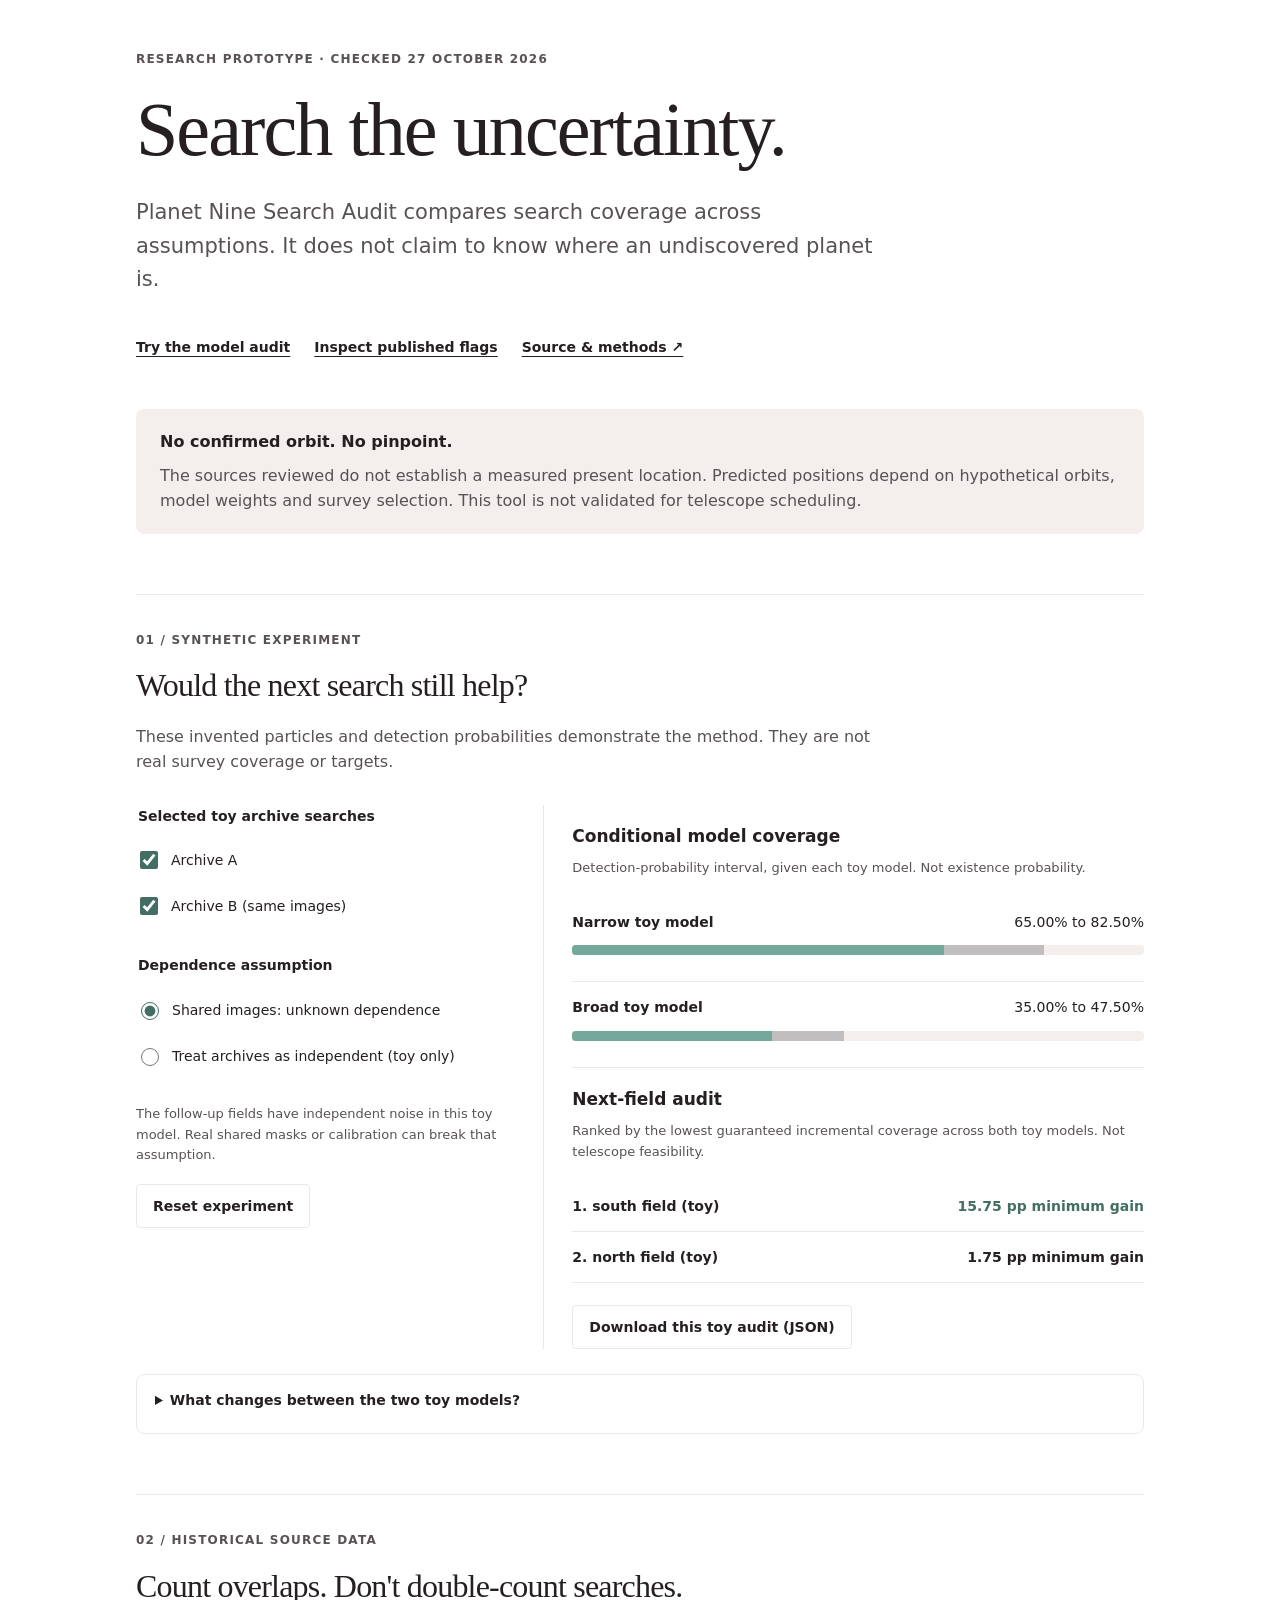
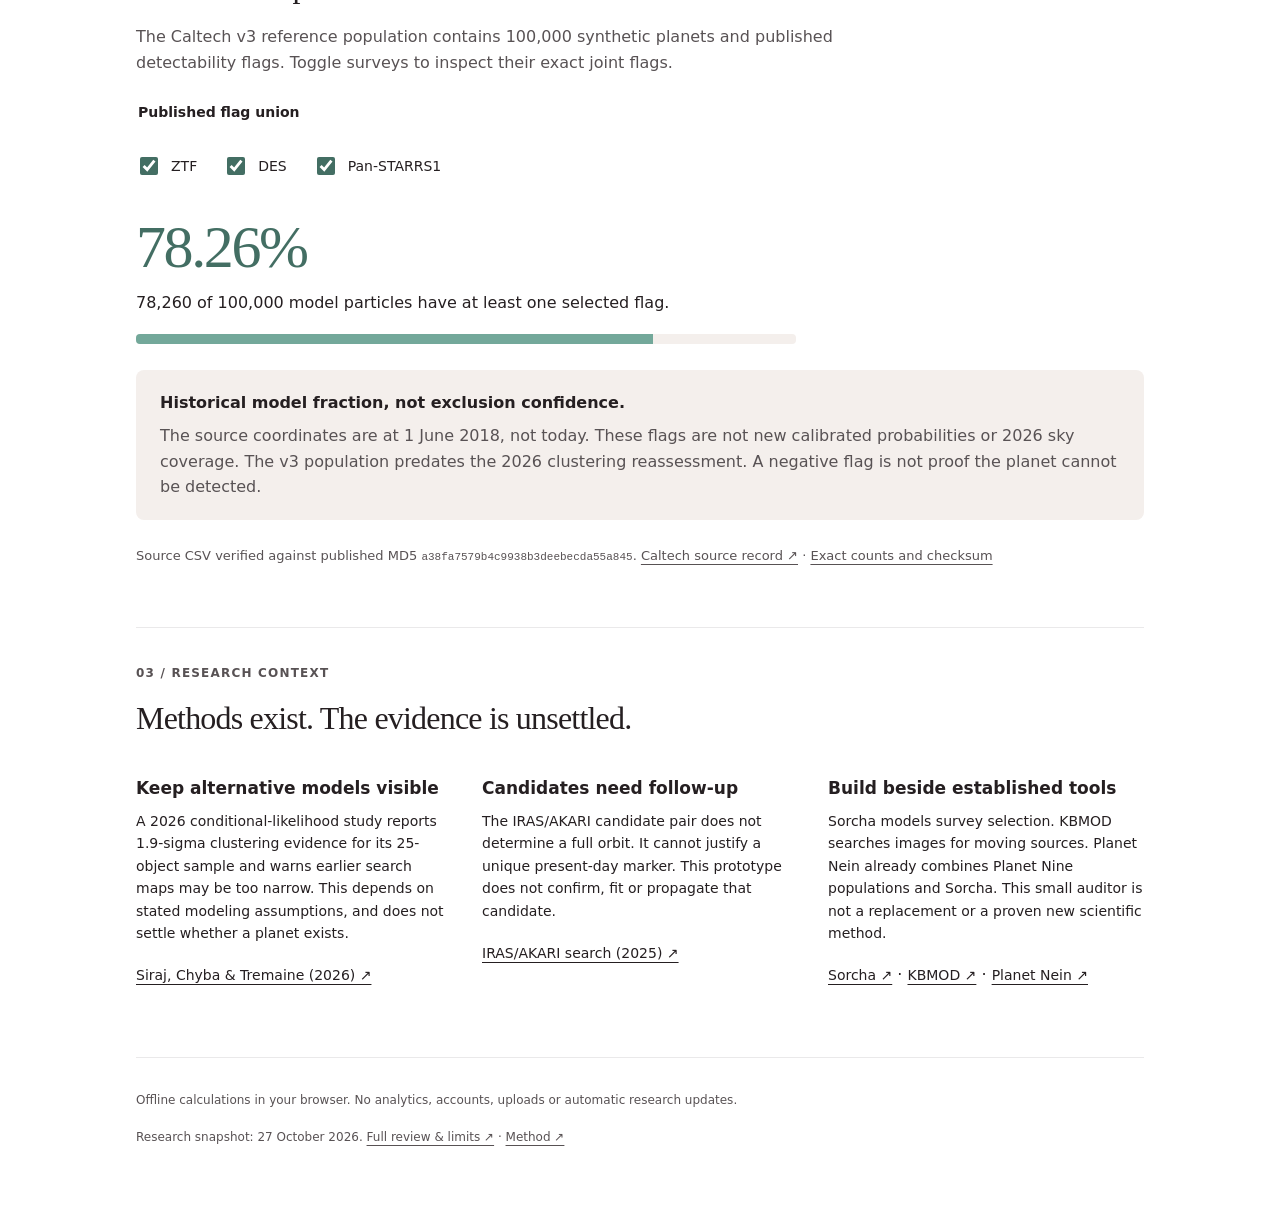
==== docs/index.html @ 08a7bc3c "Add interactive static site with separate demo and historical data explorer" ====
<!doctype html>
<html lang="en"><head><meta charset="utf-8"><meta name="viewport" content="width=device-width,initial-scale=1"><meta name="description" content="Explore model sensitivity and survey overlap in the search for a hypothetical Planet Nine. Research prototype, not a planet locator."><title>Planet Nine Search Audit</title><link rel="stylesheet" href="site/style.css"></head>
<body><main>
<header><p class="eyebrow">Research prototype · checked 27 October 2026</p><h1>Search the uncertainty.</h1><p class="lede">Planet Nine Search Audit compares search coverage across assumptions. It does not claim to know where an undiscovered planet is.</p><nav><a href="#explorer">Try the model audit</a><a href="#reference">Inspect published flags</a><a href="https://github.com/zikalify/planet-nine-audit">Source &amp; methods ↗</a></nav></header>
<aside class="notice"><strong>No confirmed orbit. No pinpoint.</strong><p>The sources reviewed do not establish a measured present location. Predicted positions depend on hypothetical orbits, model weights and survey selection. This tool is not validated for telescope scheduling.</p></aside>
<section id="explorer"><div class="section-heading"><p class="eyebrow">01 / Synthetic experiment</p><h2>Would the next search still help?</h2><p>These invented particles and detection probabilities demonstrate the method. They are not real survey coverage or targets.</p></div>
<div class="workbench"><div class="controls"><fieldset><legend>Selected toy archive searches</legend><label><input type="checkbox" id="archive-a" checked> Archive A</label><label><input type="checkbox" id="archive-b" checked> Archive B (same images)</label></fieldset><fieldset><legend>Dependence assumption</legend><label><input type="radio" name="dependence" value="shared" checked> Shared images: unknown dependence</label><label><input type="radio" name="dependence" value="independent"> Treat archives as independent (toy only)</label></fieldset><p class="small">The follow-up fields have independent noise in this toy model. Real shared masks or calibration can break that assumption.</p><button id="reset" type="button">Reset experiment</button></div>
<div class="results" aria-live="polite"><h3>Conditional model coverage</h3><p class="small">Detection-probability interval, given each toy model. Not existence probability.</p><div id="coverage"></div><h3>Next-field audit</h3><p class="small">Ranked by the lowest guaranteed incremental coverage across both toy models. Not telescope feasibility.</p><div id="ranking"></div><button id="download" type="button">Download this toy audit (JSON)</button></div></div>
<details><summary>What changes between the two toy models?</summary><p>The narrow model assigns weights 3:1 to particles A:B. The broad model uses 1:3. Archive A detection probabilities are 0.8 and 0.1; archive B uses 0.7 and 0.2. North follow-up uses 0.9 and 0.1; south uses 0.1 and 0.9. There are no real sky coordinates behind these names.</p><p>Within a shared group, union coverage lies between the maximum probability and the sum capped at one. Independent groups combine through their miss probabilities. The Python implementation includes input validation, derivation and tests.</p></details></section>
<section id="reference"><div class="section-heading"><p class="eyebrow">02 / Historical source data</p><h2>Count overlaps. Don't double-count searches.</h2><p>The Caltech v3 reference population contains 100,000 synthetic planets and published detectability flags. Toggle surveys to inspect their exact joint flags.</p></div><fieldset class="survey-options"><legend>Published flag union</legend><label><input type="checkbox" class="survey" value="0" checked> ZTF</label><label><input type="checkbox" class="survey" value="1" checked> DES</label><label><input type="checkbox" class="survey" value="2" checked> Pan-STARRS1</label></fieldset><div class="reference-result" aria-live="polite"><p class="big" id="real-fraction">78.26%</p><p id="real-count">78,260 of 100,000 model particles have at least one selected flag.</p><div class="bar"><span id="real-bar" style="width:78.26%"></span></div></div><aside class="notice"><strong>Historical model fraction, not exclusion confidence.</strong><p>The source coordinates are at 1 June 2018, not today. These flags are not new calibrated probabilities or 2026 sky coverage. The v3 population predates the 2026 clustering reassessment. A negative flag is not proof the planet cannot be detected.</p></aside><p class="small">Source CSV verified against published MD5 <code>a38fa7579b4c9938b3deebecda55a845</code>. <a href="https://data.caltech.edu/records/8fjad-x7y61">Caltech source record ↗</a> · <a href="site/caltech-v3-summary.json">Exact counts and checksum</a></p></section>
<section><div class="section-heading"><p class="eyebrow">03 / Research context</p><h2>Methods exist. The evidence is unsettled.</h2></div><div class="research-grid"><article><h3>Keep alternative models visible</h3><p>A 2026 conditional-likelihood study reports 1.9-sigma clustering evidence for its 25-object sample and warns earlier search maps may be too narrow. This depends on stated modeling assumptions, and does not settle whether a planet exists.</p><a href="https://iopscience.iop.org/article/10.3847/1538-4357/ae6586">Siraj, Chyba &amp; Tremaine (2026) ↗</a></article><article><h3>Candidates need follow-up</h3><p>The IRAS/AKARI candidate pair does not determine a full orbit. It cannot justify a unique present-day marker. This prototype does not confirm, fit or propagate that candidate.</p><a href="https://arxiv.org/html/2504.17288v1">IRAS/AKARI search (2025) ↗</a></article><article><h3>Build beside established tools</h3><p>Sorcha models survey selection. KBMOD searches images for moving sources. Planet Nein already combines Planet Nine populations and Sorcha. This small auditor is not a replacement or a proven new scientific method.</p><a href="https://sorcha.readthedocs.io/en/stable/overview.html">Sorcha ↗</a> · <a href="https://github.com/DiracInstitute/kbmod">KBMOD ↗</a> · <a href="https://github.com/ASTR302-Group-A/planet-nein">Planet Nein ↗</a></article></div></section>
<footer><p>Offline calculations in your browser. No analytics, accounts, uploads or automatic research updates.</p><p>Research snapshot: 27 October 2026. <a href="https://github.com/zikalify/planet-nine-audit/blob/main/docs/research.md">Full review &amp; limits ↗</a> · <a href="https://github.com/zikalify/planet-nine-audit/blob/main/docs/method.md">Method ↗</a></p></footer>
</main><script src="site/app.js"></script></body></html>
---- docs/site/style.css ----
:root{--ink:#251f21;--secondary:#585254;--rule:#eae9ea;--sand:#f4efec;--teal:#73a89a;--red:#ed313e}*{box-sizing:border-box}html{scroll-behavior:smooth}body{margin:0;background:#fff;color:var(--ink);font:16px/1.6 system-ui,-apple-system,sans-serif}main{max-width:1080px;margin:auto;padding:42px 36px}h1,h2{font-family:Georgia,serif;font-weight:400;letter-spacing:-.025em;line-height:1.12}h1{font-size:clamp(42px,7vw,76px);margin:16px 0 24px;max-width:800px}h2{font-size:32px;margin:12px 0 20px}h3{font-size:17px;margin:18px 0 8px}p{margin:8px 0 18px}.lede{font-size:21px;max-width:740px;color:var(--secondary)}.eyebrow{font-size:12px;font-weight:600;letter-spacing:.1em;text-transform:uppercase;color:var(--secondary)}nav{display:flex;gap:12px 24px;flex-wrap:wrap;margin:28px 0 40px}a{color:inherit;text-underline-offset:4px}a:hover{color:#436e63}nav a{min-height:44px;display:flex;align-items:center;font-size:14px;font-weight:600}.notice{background:var(--sand);padding:20px 24px;margin:26px 0;border-radius:8px}.notice p{margin:8px 0 0;color:var(--secondary)}section{margin-top:60px;padding-top:28px;border-top:1px solid var(--rule);scroll-margin-top:20px}.section-heading{max-width:760px}.section-heading>p:last-child{color:var(--secondary)}.workbench{display:grid;grid-template-columns:1fr 1.4fr;gap:28px;margin-top:30px}.controls{padding-right:26px;border-right:1px solid var(--rule)}fieldset{border:0;padding:0;margin:0 0 25px;min-width:0}legend{font-size:14px;font-weight:600;margin-bottom:10px}label{display:flex;align-items:center;gap:10px;min-height:46px;cursor:pointer;font-size:14px}input{accent-color:#436e63;flex-shrink:0;width:18px;height:18px}.small{font-size:13px;color:var(--secondary)}button{font:600 14px system-ui;min-height:44px;padding:10px 16px;background:white;color:var(--ink);border:1px solid var(--rule);border-radius:4px;cursor:pointer}button:hover{background:var(--sand)}button:focus-visible,a:focus-visible,input:focus-visible,summary:focus-visible{outline:3px solid var(--teal);outline-offset:3px}.result-row{padding:14px 0;border-bottom:1px solid var(--rule)}.row-head{display:flex;justify-content:space-between;gap:16px;flex-wrap:wrap;font-size:14px}.row-head strong{font-weight:600}.bar{height:10px;background:var(--sand);border-radius:4px;margin:12px 0;overflow:hidden;position:relative}.bar span{display:block;height:100%;background:var(--ink)}.bar .interval{position:absolute;height:100%;background:#c0bebf}.bar .interval-known{position:absolute;height:100%;background:var(--teal)}.rank-value{font-weight:600}.winner .rank-value{color:#436e63}.results>button{margin-top:22px}details{margin-top:25px;border:1px solid var(--rule);padding:14px 18px;border-radius:8px}summary{font-size:14px;font-weight:600;min-height:30px;cursor:pointer}details p{font-size:14px;color:var(--secondary)}.survey-options{display:flex;gap:10px 26px;flex-wrap:wrap;margin-top:25px}.survey-options legend{float:left;width:100%}.reference-result{max-width:660px}.big{font-family:Georgia,serif;font-size:60px;letter-spacing:-.04em;line-height:1.1;margin:10px 0;color:#436e63}.reference-result .bar span{background:var(--teal)}code{font-size:11px;overflow-wrap:anywhere}.research-grid{display:grid;grid-template-columns:repeat(3,1fr);gap:30px}.research-grid p,.research-grid a{font-size:14px}.research-grid a{display:inline-block;margin-bottom:10px}footer{border-top:1px solid var(--rule);margin-top:60px;padding-top:25px;font-size:12px;color:var(--secondary)}@media(max-width:700px){main{padding:28px 24px}h2{font-size:28px}.lede{font-size:18px}.workbench,.research-grid{grid-template-columns:1fr}.controls{padding-right:0;border-right:0;border-bottom:1px solid var(--rule);padding-bottom:22px}.notice{padding:18px}section{margin-top:44px}.big{font-size:50px}nav{gap:0 20px}.research-grid{gap:10px}}@media(prefers-reduced-motion:reduce){html{scroll-behavior:auto}}
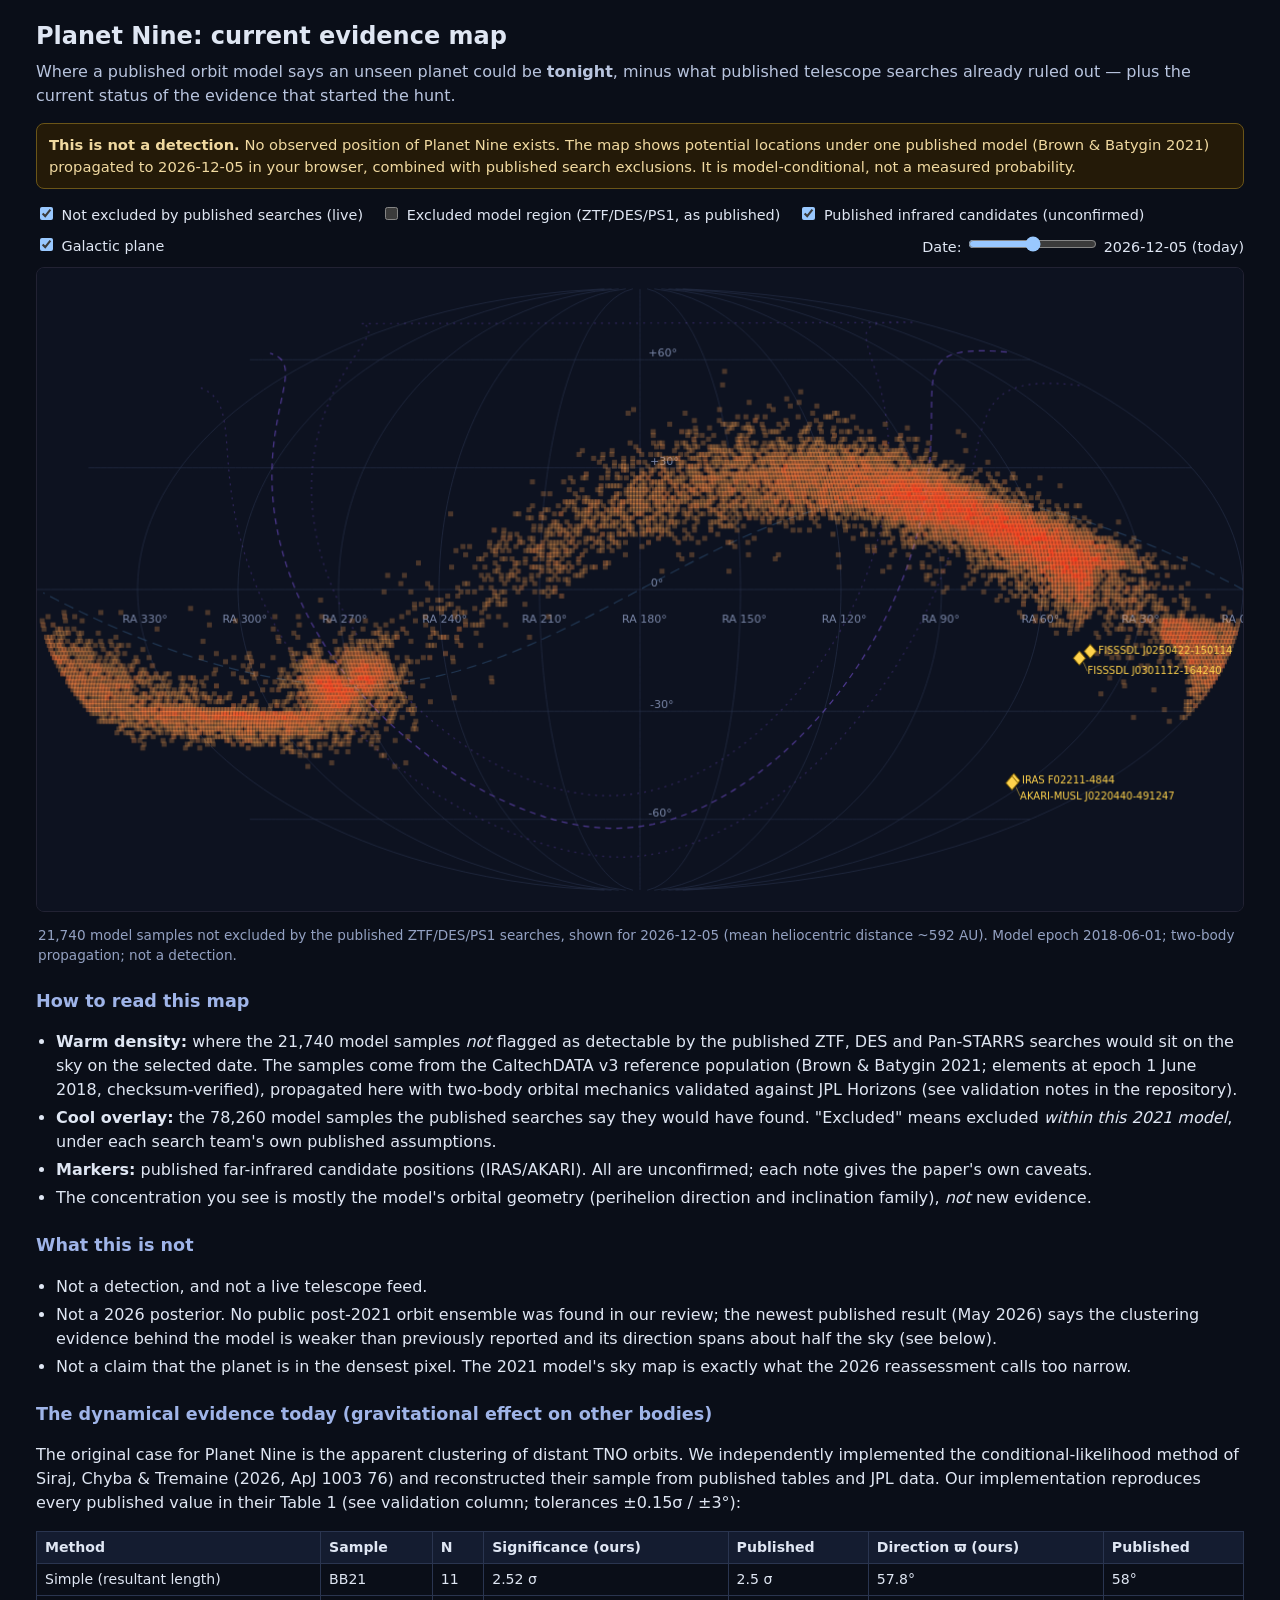
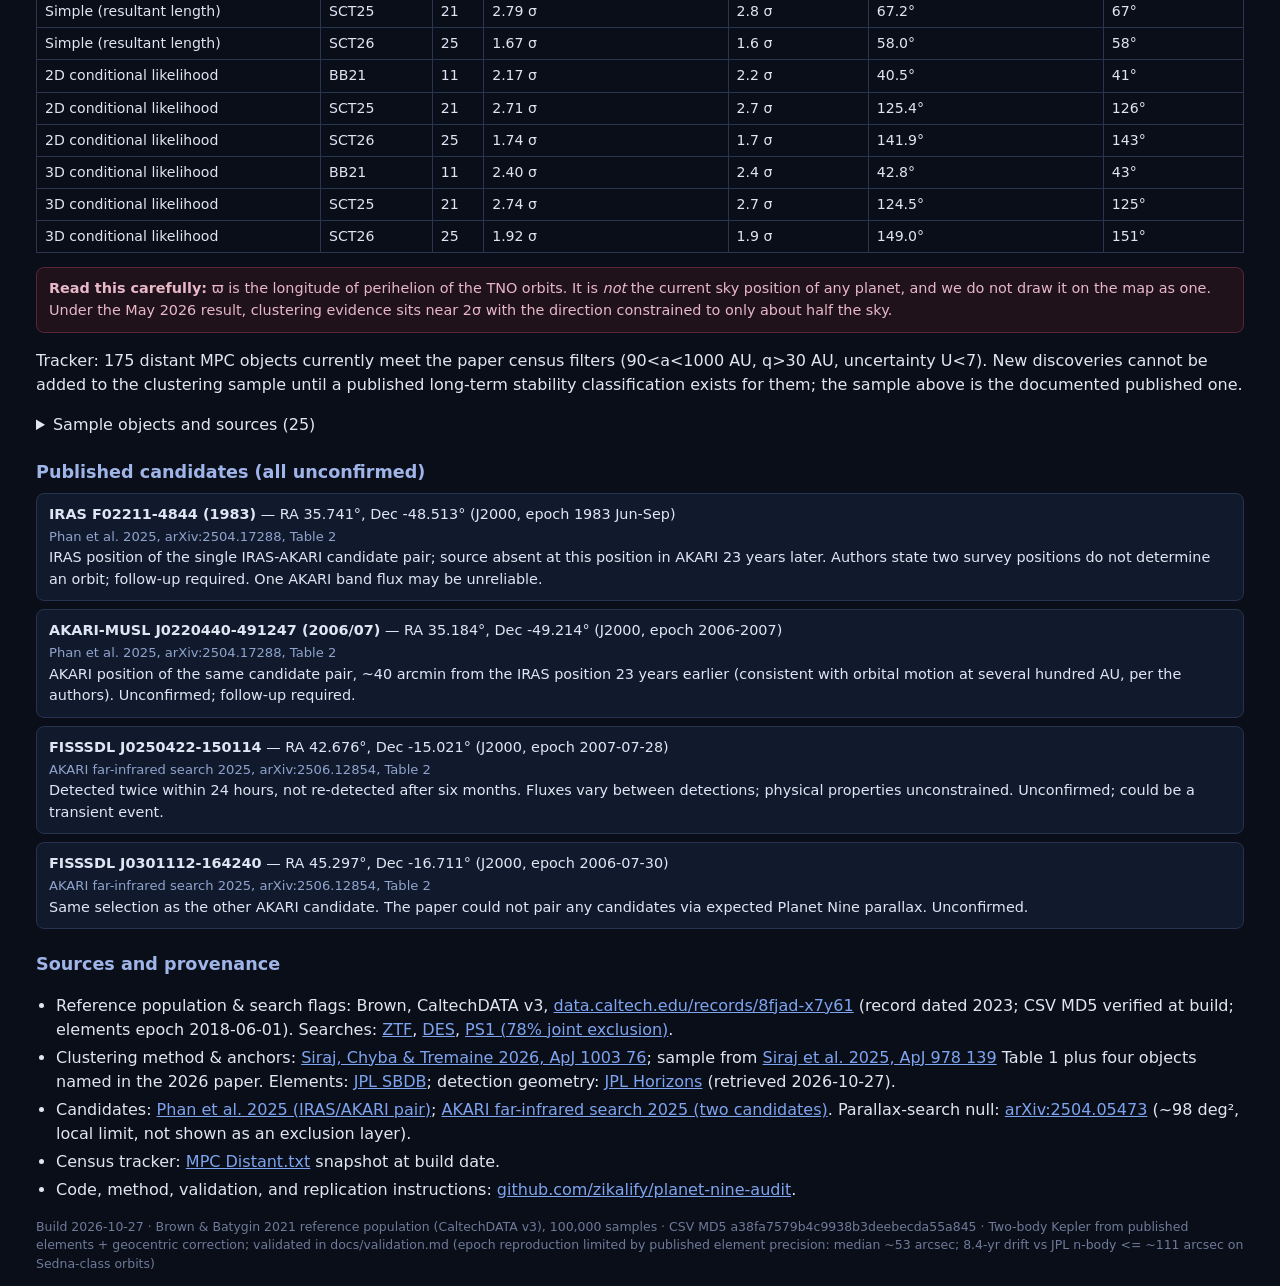
==== commit 4b462b7c: "Replace synthetic demo with real-evidence live map - Live evidence map: 21,740 unexcluded BB21 v3 sa" ====
--- a/docs/index.html
+++ b/docs/index.html
@@ -1,13 +1,78 @@
-<!doctype html>
-<html lang="en"><head><meta charset="utf-8"><meta name="viewport" content="width=device-width,initial-scale=1"><meta name="description" content="Explore model sensitivity and survey overlap in the search for a hypothetical Planet Nine. Research prototype, not a planet locator."><title>Planet Nine Search Audit</title><link rel="stylesheet" href="site/style.css"></head>
-<body><main>
-<header><p class="eyebrow">Research prototype · checked 27 October 2026</p><h1>Search the uncertainty.</h1><p class="lede">Planet Nine Search Audit compares search coverage across assumptions. It does not claim to know where an undiscovered planet is.</p><nav><a href="#explorer">Try the model audit</a><a href="#reference">Inspect published flags</a><a href="https://github.com/zikalify/planet-nine-audit">Source &amp; methods ↗</a></nav></header>
-<aside class="notice"><strong>No confirmed orbit. No pinpoint.</strong><p>The sources reviewed do not establish a measured present location. Predicted positions depend on hypothetical orbits, model weights and survey selection. This tool is not validated for telescope scheduling.</p></aside>
-<section id="explorer"><div class="section-heading"><p class="eyebrow">01 / Synthetic experiment</p><h2>Would the next search still help?</h2><p>These invented particles and detection probabilities demonstrate the method. They are not real survey coverage or targets.</p></div>
-<div class="workbench"><div class="controls"><fieldset><legend>Selected toy archive searches</legend><label><input type="checkbox" id="archive-a" checked> Archive A</label><label><input type="checkbox" id="archive-b" checked> Archive B (same images)</label></fieldset><fieldset><legend>Dependence assumption</legend><label><input type="radio" name="dependence" value="shared" checked> Shared images: unknown dependence</label><label><input type="radio" name="dependence" value="independent"> Treat archives as independent (toy only)</label></fieldset><p class="small">The follow-up fields have independent noise in this toy model. Real shared masks or calibration can break that assumption.</p><button id="reset" type="button">Reset experiment</button></div>
-<div class="results" aria-live="polite"><h3>Conditional model coverage</h3><p class="small">Detection-probability interval, given each toy model. Not existence probability.</p><div id="coverage"></div><h3>Next-field audit</h3><p class="small">Ranked by the lowest guaranteed incremental coverage across both toy models. Not telescope feasibility.</p><div id="ranking"></div><button id="download" type="button">Download this toy audit (JSON)</button></div></div>
-<details><summary>What changes between the two toy models?</summary><p>The narrow model assigns weights 3:1 to particles A:B. The broad model uses 1:3. Archive A detection probabilities are 0.8 and 0.1; archive B uses 0.7 and 0.2. North follow-up uses 0.9 and 0.1; south uses 0.1 and 0.9. There are no real sky coordinates behind these names.</p><p>Within a shared group, union coverage lies between the maximum probability and the sum capped at one. Independent groups combine through their miss probabilities. The Python implementation includes input validation, derivation and tests.</p></details></section>
-<section id="reference"><div class="section-heading"><p class="eyebrow">02 / Historical source data</p><h2>Count overlaps. Don't double-count searches.</h2><p>The Caltech v3 reference population contains 100,000 synthetic planets and published detectability flags. Toggle surveys to inspect their exact joint flags.</p></div><fieldset class="survey-options"><legend>Published flag union</legend><label><input type="checkbox" class="survey" value="0" checked> ZTF</label><label><input type="checkbox" class="survey" value="1" checked> DES</label><label><input type="checkbox" class="survey" value="2" checked> Pan-STARRS1</label></fieldset><div class="reference-result" aria-live="polite"><p class="big" id="real-fraction">78.26%</p><p id="real-count">78,260 of 100,000 model particles have at least one selected flag.</p><div class="bar"><span id="real-bar" style="width:78.26%"></span></div></div><aside class="notice"><strong>Historical model fraction, not exclusion confidence.</strong><p>The source coordinates are at 1 June 2018, not today. These flags are not new calibrated probabilities or 2026 sky coverage. The v3 population predates the 2026 clustering reassessment. A negative flag is not proof the planet cannot be detected.</p></aside><p class="small">Source CSV verified against published MD5 <code>a38fa7579b4c9938b3deebecda55a845</code>. <a href="https://data.caltech.edu/records/8fjad-x7y61">Caltech source record ↗</a> · <a href="site/caltech-v3-summary.json">Exact counts and checksum</a></p></section>
-<section><div class="section-heading"><p class="eyebrow">03 / Research context</p><h2>Methods exist. The evidence is unsettled.</h2></div><div class="research-grid"><article><h3>Keep alternative models visible</h3><p>A 2026 conditional-likelihood study reports 1.9-sigma clustering evidence for its 25-object sample and warns earlier search maps may be too narrow. This depends on stated modeling assumptions, and does not settle whether a planet exists.</p><a href="https://iopscience.iop.org/article/10.3847/1538-4357/ae6586">Siraj, Chyba &amp; Tremaine (2026) ↗</a></article><article><h3>Candidates need follow-up</h3><p>The IRAS/AKARI candidate pair does not determine a full orbit. It cannot justify a unique present-day marker. This prototype does not confirm, fit or propagate that candidate.</p><a href="https://arxiv.org/html/2504.17288v1">IRAS/AKARI search (2025) ↗</a></article><article><h3>Build beside established tools</h3><p>Sorcha models survey selection. KBMOD searches images for moving sources. Planet Nein already combines Planet Nine populations and Sorcha. This small auditor is not a replacement or a proven new scientific method.</p><a href="https://sorcha.readthedocs.io/en/stable/overview.html">Sorcha ↗</a> · <a href="https://github.com/DiracInstitute/kbmod">KBMOD ↗</a> · <a href="https://github.com/ASTR302-Group-A/planet-nein">Planet Nein ↗</a></article></div></section>
-<footer><p>Offline calculations in your browser. No analytics, accounts, uploads or automatic research updates.</p><p>Research snapshot: 27 October 2026. <a href="https://github.com/zikalify/planet-nine-audit/blob/main/docs/research.md">Full review &amp; limits ↗</a> · <a href="https://github.com/zikalify/planet-nine-audit/blob/main/docs/method.md">Method ↗</a></p></footer>
-</main><script src="site/app.js"></script></body></html>
+<!DOCTYPE html>
+<html lang="en">
+<head>
+<meta charset="utf-8">
+<meta name="viewport" content="width=device-width, initial-scale=1">
+<title>Planet Nine: current evidence map</title>
+<link rel="stylesheet" href="site/style.css">
+</head>
+<body>
+<header>
+  <h1>Planet Nine: current evidence map</h1>
+  <p class="tagline">Where a published orbit model says an unseen planet could be <strong>tonight</strong>, minus what published telescope searches already ruled out &mdash; plus the current status of the evidence that started the hunt.</p>
+  <p class="honesty"><strong>This is not a detection.</strong> No observed position of Planet Nine exists. The map shows potential locations under one published model (Brown &amp; Batygin 2021) propagated to <span id="asof">the current date</span> in your browser, combined with published search exclusions. It is model-conditional, not a measured probability.</p>
+</header>
+
+<main>
+<section class="mapwrap">
+  <div class="controls">
+    <label class="layer"><input type="checkbox" id="lyUnex" checked> Not excluded by published searches (live)</label>
+    <label class="layer"><input type="checkbox" id="lyExcl"> Excluded model region (ZTF/DES/PS1, as published)</label>
+    <label class="layer"><input type="checkbox" id="lyCand" checked> Published infrared candidates (unconfirmed)</label>
+    <label class="layer"><input type="checkbox" id="lyGal" checked> Galactic plane</label>
+    <span class="dateslider">Date: <input type="range" id="dateSlider" min="-730" max="730" value="0" step="1"> <span id="dateLabel"></span></span>
+  </div>
+  <canvas id="sky" width="1200" height="640" role="img" aria-label="Sky map of potential Planet Nine locations under the 2021 reference model"></canvas>
+  <p class="mapnote" id="mapStats"></p>
+  <div id="candDetail" class="canddetail" hidden></div>
+</section>
+
+<section id="read">
+  <h2>How to read this map</h2>
+  <ul>
+    <li><strong>Warm density:</strong> where the 21,740 model samples <em>not</em> flagged as detectable by the published ZTF, DES and Pan-STARRS searches would sit on the sky on the selected date. The samples come from the CaltechDATA v3 reference population (Brown &amp; Batygin 2021; elements at epoch 1 June 2018, checksum-verified), propagated here with two-body orbital mechanics validated against JPL Horizons (see validation notes in the repository).</li>
+    <li><strong>Cool overlay:</strong> the 78,260 model samples the published searches say they would have found. "Excluded" means excluded <em>within this 2021 model</em>, under each search team's own published assumptions.</li>
+    <li><strong>Markers:</strong> published far-infrared candidate positions (IRAS/AKARI). All are unconfirmed; each note gives the paper's own caveats.</li>
+    <li>The concentration you see is mostly the model's orbital geometry (perihelion direction and inclination family), <em>not</em> new evidence.</li>
+  </ul>
+  <h2>What this is not</h2>
+  <ul>
+    <li>Not a detection, and not a live telescope feed.</li>
+    <li>Not a 2026 posterior. No public post-2021 orbit ensemble was found in our review; the newest published result (May 2026) says the clustering evidence behind the model is weaker than previously reported and its direction spans about half the sky (see below).</li>
+    <li>Not a claim that the planet is in the densest pixel. The 2021 model's sky map is exactly what the 2026 reassessment calls too narrow.</li>
+  </ul>
+</section>
+
+<section id="evidence">
+  <h2>The dynamical evidence today (gravitational effect on other bodies)</h2>
+  <p>The original case for Planet Nine is the apparent clustering of distant TNO orbits. We independently implemented the conditional-likelihood method of Siraj, Chyba &amp; Tremaine (2026, ApJ 1003 76) and reconstructed their sample from published tables and JPL data. Our implementation reproduces every published value in their Table 1 (see validation column; tolerances &plusmn;0.15&sigma; / &plusmn;3&deg;):</p>
+  <table id="clTable">
+    <thead><tr><th>Method</th><th>Sample</th><th>N</th><th>Significance (ours)</th><th>Published</th><th>Direction &varpi; (ours)</th><th>Published</th></tr></thead>
+    <tbody></tbody>
+  </table>
+  <p class="caveat"><strong>Read this carefully:</strong> &varpi; is the longitude of perihelion of the TNO orbits. It is <em>not</em> the current sky position of any planet, and we do not draw it on the map as one. Under the May 2026 result, clustering evidence sits near 2&sigma; with the direction constrained to only about half the sky.</p>
+  <p id="tracker"></p>
+  <details><summary>Sample objects and sources (25)</summary><div id="sampleTable"></div></details>
+</section>
+
+<section id="candidates">
+  <h2>Published candidates (all unconfirmed)</h2>
+  <div id="candList"></div>
+</section>
+
+<section id="sources">
+  <h2>Sources and provenance</h2>
+  <ul id="srcList">
+    <li>Reference population &amp; search flags: Brown, CaltechDATA v3, <a href="https://data.caltech.edu/records/8fjad-x7y61">data.caltech.edu/records/8fjad-x7y61</a> (record dated 2023; CSV MD5 verified at build; elements epoch 2018-06-01). Searches: <a href="https://arxiv.org/abs/2110.13117">ZTF</a>, <a href="https://arxiv.org/abs/2203.07642">DES</a>, <a href="https://arxiv.org/abs/2401.17977">PS1 (78% joint exclusion)</a>.</li>
+    <li>Clustering method &amp; anchors: <a href="https://iopscience.iop.org/article/10.3847/1538-4357/ae6586">Siraj, Chyba &amp; Tremaine 2026, ApJ 1003 76</a>; sample from <a href="https://arxiv.org/abs/2410.18170">Siraj et al. 2025, ApJ 978 139</a> Table 1 plus four objects named in the 2026 paper. Elements: <a href="https://ssd-api.jpl.nasa.gov/doc/sbdb.html">JPL SBDB</a>; detection geometry: <a href="https://ssd.jpl.nasa.gov/horizons/">JPL Horizons</a> (retrieved 2026-10-27).</li>
+    <li>Candidates: <a href="https://arxiv.org/abs/2504.17288">Phan et al. 2025 (IRAS/AKARI pair)</a>; <a href="https://arxiv.org/abs/2506.12854">AKARI far-infrared search 2025 (two candidates)</a>. Parallax-search null: <a href="https://arxiv.org/abs/2504.05473">arXiv:2504.05473</a> (~98 deg&sup2;, local limit, not shown as an exclusion layer).</li>
+    <li>Census tracker: <a href="https://www.minorplanetcenter.net/iau/MPCORB/Distant.txt">MPC Distant.txt</a> snapshot at build date.</li>
+    <li>Code, method, validation, and replication instructions: <a href="https://github.com/zikalify/planet-nine-audit">github.com/zikalify/planet-nine-audit</a>.</li>
+  </ul>
+  <p id="buildinfo" class="buildinfo"></p>
+</section>
+</main>
+<script src="site/p9math.js"></script>
+<script src="site/app.js"></script>
+</body>
+</html>
--- a/docs/site/style.css
+++ b/docs/site/style.css
@@ -1 +1,27 @@
-:root{--ink:#251f21;--secondary:#585254;--rule:#eae9ea;--sand:#f4efec;--teal:#73a89a;--red:#ed313e}*{box-sizing:border-box}html{scroll-behavior:smooth}body{margin:0;background:#fff;color:var(--ink);font:16px/1.6 system-ui,-apple-system,sans-serif}main{max-width:1080px;margin:auto;padding:42px 36px}h1,h2{font-family:Georgia,serif;font-weight:400;letter-spacing:-.025em;line-height:1.12}h1{font-size:clamp(42px,7vw,76px);margin:16px 0 24px;max-width:800px}h2{font-size:32px;margin:12px 0 20px}h3{font-size:17px;margin:18px 0 8px}p{margin:8px 0 18px}.lede{font-size:21px;max-width:740px;color:var(--secondary)}.eyebrow{font-size:12px;font-weight:600;letter-spacing:.1em;text-transform:uppercase;color:var(--secondary)}nav{display:flex;gap:12px 24px;flex-wrap:wrap;margin:28px 0 40px}a{color:inherit;text-underline-offset:4px}a:hover{color:#436e63}nav a{min-height:44px;display:flex;align-items:center;font-size:14px;font-weight:600}.notice{background:var(--sand);padding:20px 24px;margin:26px 0;border-radius:8px}.notice p{margin:8px 0 0;color:var(--secondary)}section{margin-top:60px;padding-top:28px;border-top:1px solid var(--rule);scroll-margin-top:20px}.section-heading{max-width:760px}.section-heading>p:last-child{color:var(--secondary)}.workbench{display:grid;grid-template-columns:1fr 1.4fr;gap:28px;margin-top:30px}.controls{padding-right:26px;border-right:1px solid var(--rule)}fieldset{border:0;padding:0;margin:0 0 25px;min-width:0}legend{font-size:14px;font-weight:600;margin-bottom:10px}label{display:flex;align-items:center;gap:10px;min-height:46px;cursor:pointer;font-size:14px}input{accent-color:#436e63;flex-shrink:0;width:18px;height:18px}.small{font-size:13px;color:var(--secondary)}button{font:600 14px system-ui;min-height:44px;padding:10px 16px;background:white;color:var(--ink);border:1px solid var(--rule);border-radius:4px;cursor:pointer}button:hover{background:var(--sand)}button:focus-visible,a:focus-visible,input:focus-visible,summary:focus-visible{outline:3px solid var(--teal);outline-offset:3px}.result-row{padding:14px 0;border-bottom:1px solid var(--rule)}.row-head{display:flex;justify-content:space-between;gap:16px;flex-wrap:wrap;font-size:14px}.row-head strong{font-weight:600}.bar{height:10px;background:var(--sand);border-radius:4px;margin:12px 0;overflow:hidden;position:relative}.bar span{display:block;height:100%;background:var(--ink)}.bar .interval{position:absolute;height:100%;background:#c0bebf}.bar .interval-known{position:absolute;height:100%;background:var(--teal)}.rank-value{font-weight:600}.winner .rank-value{color:#436e63}.results>button{margin-top:22px}details{margin-top:25px;border:1px solid var(--rule);padding:14px 18px;border-radius:8px}summary{font-size:14px;font-weight:600;min-height:30px;cursor:pointer}details p{font-size:14px;color:var(--secondary)}.survey-options{display:flex;gap:10px 26px;flex-wrap:wrap;margin-top:25px}.survey-options legend{float:left;width:100%}.reference-result{max-width:660px}.big{font-family:Georgia,serif;font-size:60px;letter-spacing:-.04em;line-height:1.1;margin:10px 0;color:#436e63}.reference-result .bar span{background:var(--teal)}code{font-size:11px;overflow-wrap:anywhere}.research-grid{display:grid;grid-template-columns:repeat(3,1fr);gap:30px}.research-grid p,.research-grid a{font-size:14px}.research-grid a{display:inline-block;margin-bottom:10px}footer{border-top:1px solid var(--rule);margin-top:60px;padding-top:25px;font-size:12px;color:var(--secondary)}@media(max-width:700px){main{padding:28px 24px}h2{font-size:28px}.lede{font-size:18px}.workbench,.research-grid{grid-template-columns:1fr}.controls{padding-right:0;border-right:0;border-bottom:1px solid var(--rule);padding-bottom:22px}.notice{padding:18px}section{margin-top:44px}.big{font-size:50px}nav{gap:0 20px}.research-grid{gap:10px}}@media(prefers-reduced-motion:reduce){html{scroll-behavior:auto}}
+:root { color-scheme: dark; }
+* { box-sizing: border-box; }
+body { margin: 0; font-family: system-ui, -apple-system, sans-serif; background: #0a0e18; color: #dfe6f3; line-height: 1.5; }
+header, main { max-width: 1240px; margin: 0 auto; padding: 0 16px; }
+h1 { font-size: 1.5rem; margin: 18px 0 6px; }
+h2 { font-size: 1.1rem; margin: 22px 0 8px; color: #9fb4e8; }
+.tagline { margin: 0 0 8px; color: #b8c4de; }
+.honesty { background: #241a08; border: 1px solid #6b5518; border-radius: 8px; padding: 10px 12px; font-size: 0.92rem; color: #f0d9a0; }
+.mapwrap { margin-top: 14px; }
+.controls { display: flex; flex-wrap: wrap; gap: 8px 18px; align-items: center; font-size: 0.9rem; margin-bottom: 8px; }
+.layer input { margin-right: 4px; }
+.dateslider { margin-left: auto; }
+canvas { width: 100%; height: auto; border: 1px solid #223; border-radius: 8px; background: #0d1220; touch-action: manipulation; }
+.mapnote { font-size: 0.85rem; color: #93a1c2; margin: 6px 2px; }
+.canddetail { background: #14203a; border: 1px solid #2f4a7a; border-radius: 8px; padding: 10px 12px; margin: 8px 0; font-size: 0.9rem; }
+table { border-collapse: collapse; width: 100%; font-size: 0.88rem; }
+th, td { border: 1px solid #2a3550; padding: 5px 8px; text-align: left; }
+th { background: #141c30; }
+.caveat { background: #20121a; border: 1px solid #5c2438; border-radius: 8px; padding: 10px 12px; font-size: 0.9rem; color: #e8b8c8; }
+.cand { background: #111a2c; border: 1px solid #26334f; border-radius: 8px; padding: 10px 12px; margin: 8px 0; font-size: 0.9rem; }
+.src { color: #8fa3cc; font-size: 0.82rem; }
+.buildinfo { font-size: 0.78rem; color: #6d7a99; }
+a { color: #7ea4f0; }
+ul { padding-left: 20px; }
+li { margin: 4px 0; }
+details { margin: 8px 0; }
+#sampleTable table td, #sampleTable table th { font-size: 0.78rem; padding: 3px 6px; }
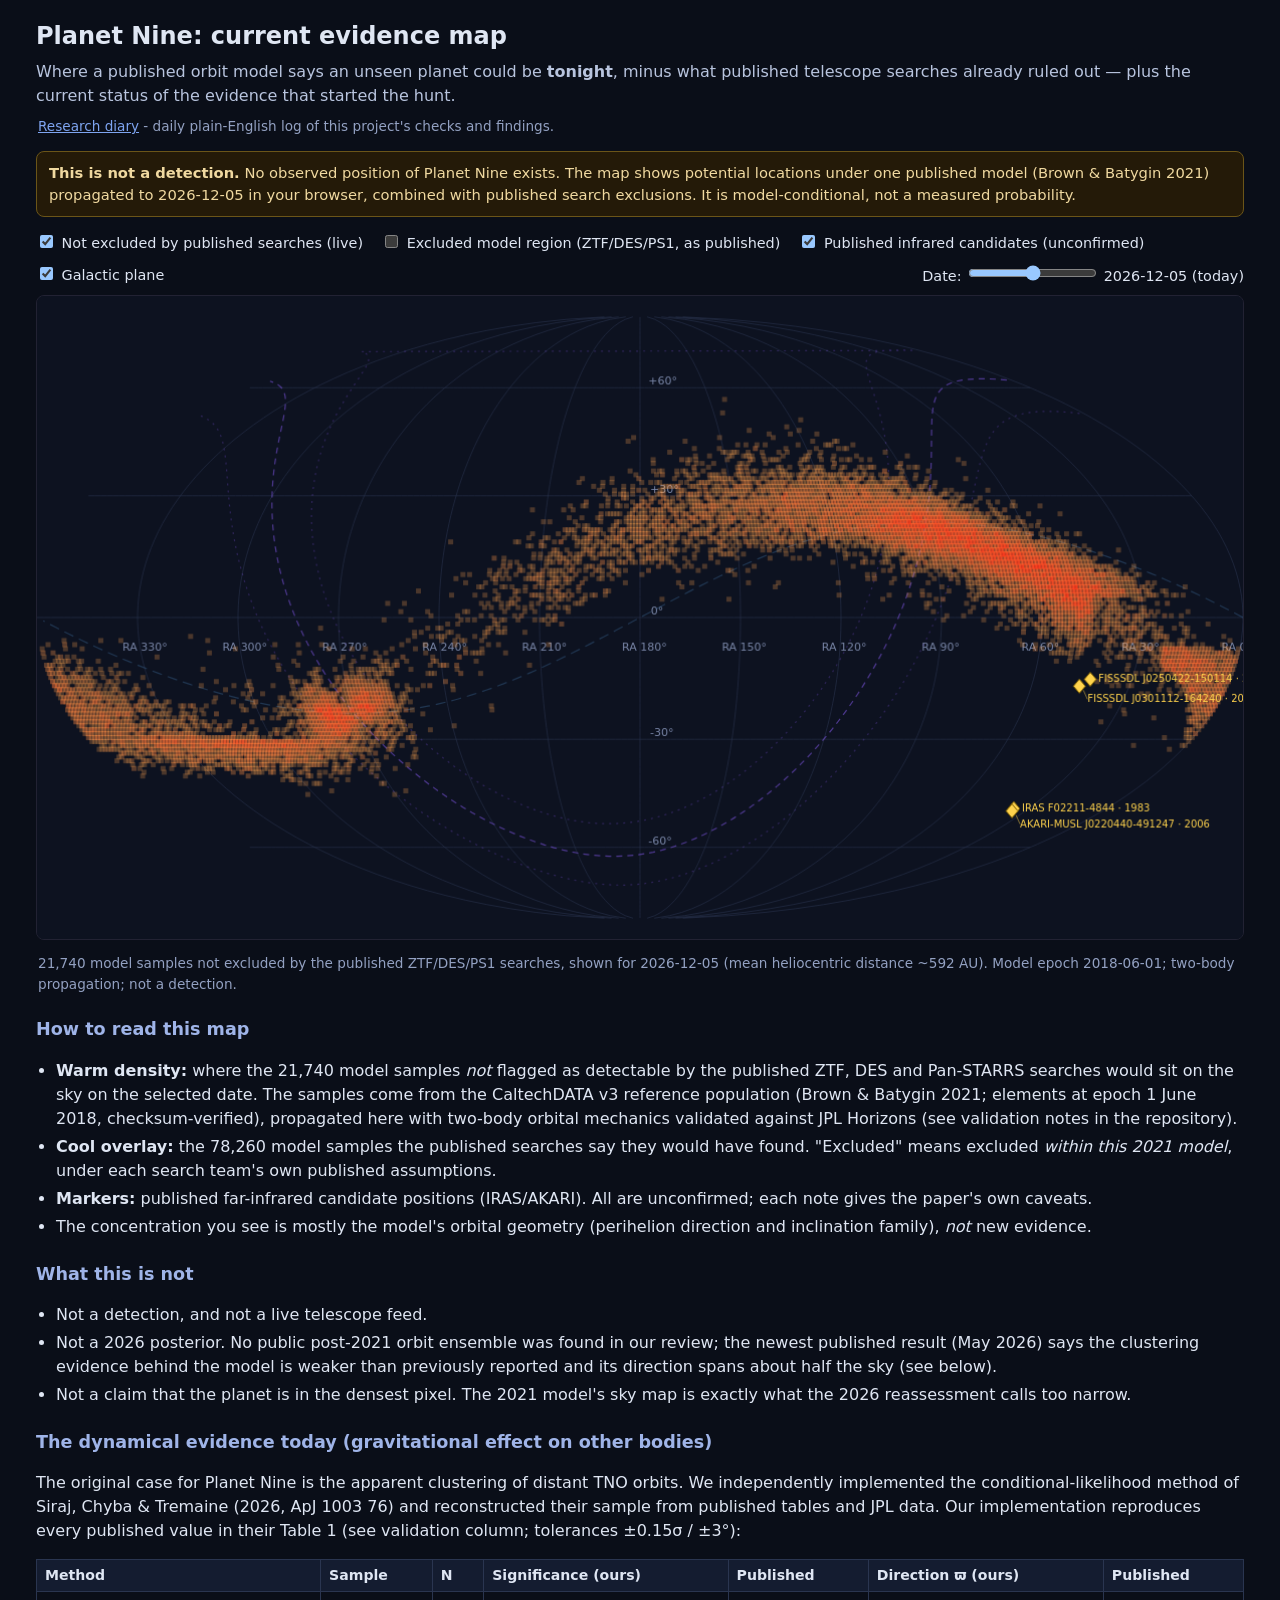
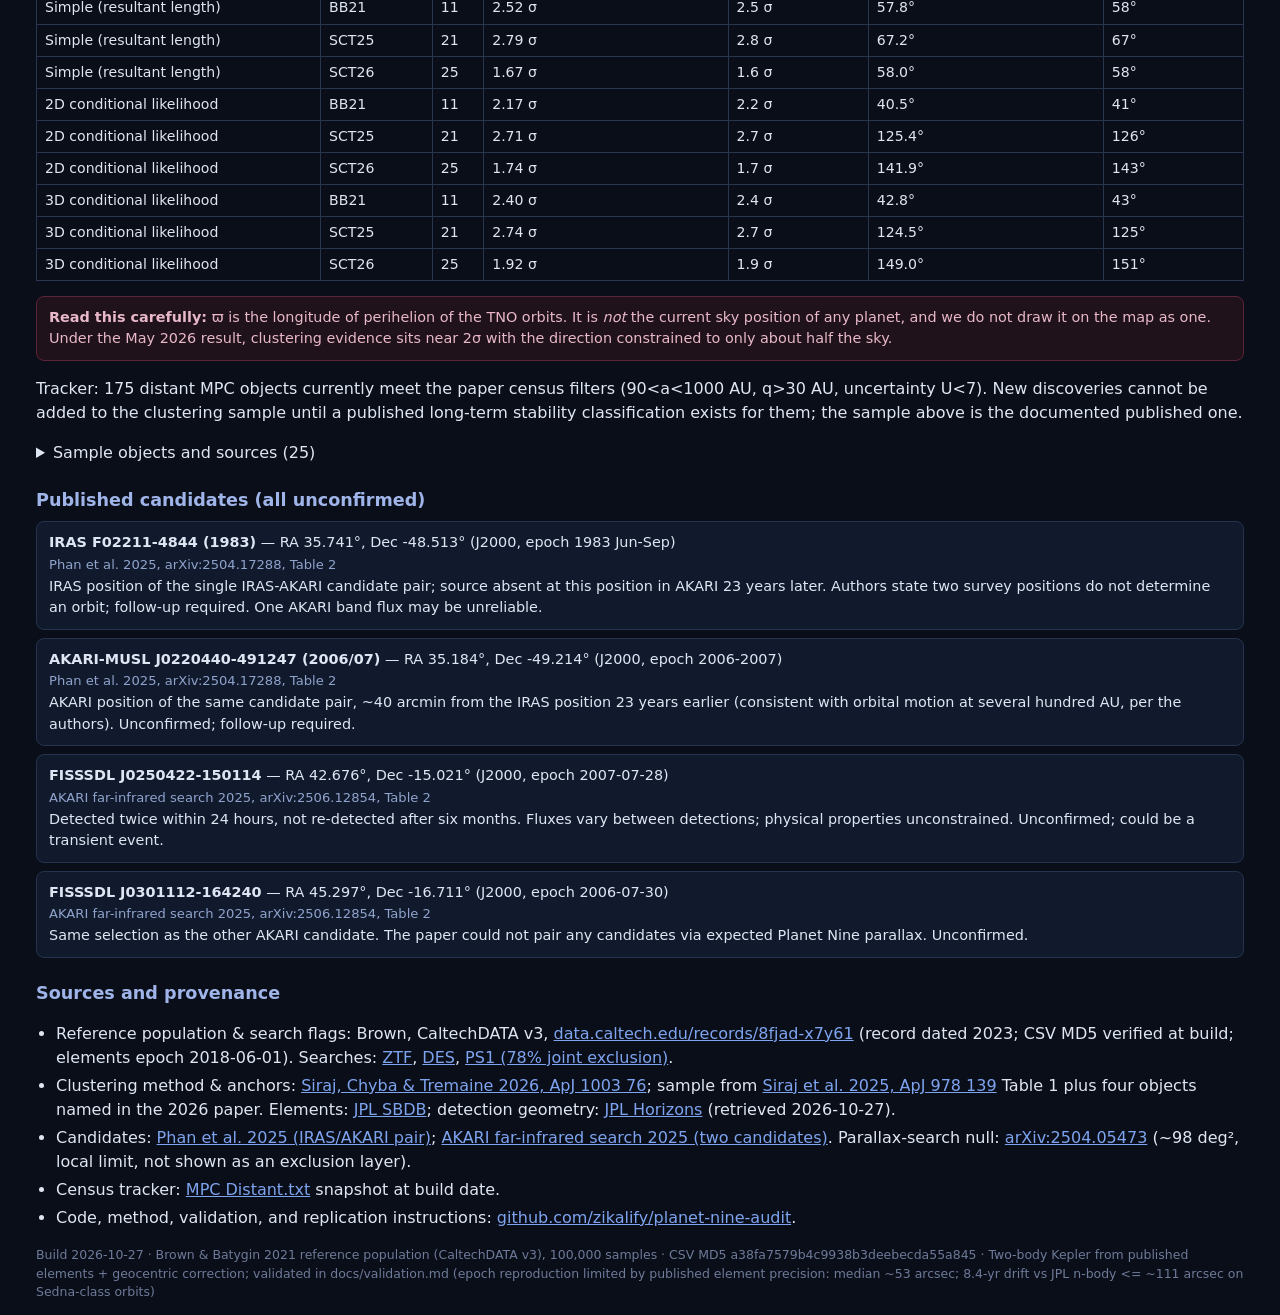
==== commit 878a1b65: "Robustness test 1 + daily research diary - p9audit/robustness.py + data/sct26-elements-full.json: de" ====
--- a/docs/index.html
+++ b/docs/index.html
@@ -10,6 +10,7 @@
 <header>
   <h1>Planet Nine: current evidence map</h1>
   <p class="tagline">Where a published orbit model says an unseen planet could be <strong>tonight</strong>, minus what published telescope searches already ruled out &mdash; plus the current status of the evidence that started the hunt.</p>
+  <p class="mapnote"><a href="blog/index.html">Research diary</a> - daily plain-English log of this project's checks and findings.</p>
   <p class="honesty"><strong>This is not a detection.</strong> No observed position of Planet Nine exists. The map shows potential locations under one published model (Brown &amp; Batygin 2021) propagated to <span id="asof">the current date</span> in your browser, combined with published search exclusions. It is model-conditional, not a measured probability.</p>
 </header>
 
--- a/docs/site/style.css
+++ b/docs/site/style.css
@@ -25,3 +25,8 @@
 li { margin: 4px 0; }
 details { margin: 8px 0; }
 #sampleTable table td, #sampleTable table th { font-size: 0.78rem; padding: 3px 6px; }
+
+.panel { max-width: 60rem; margin: 1.2rem auto; padding: 0 1rem; }
+.panel h2 { font-size: 1.1rem; margin: 1rem 0 0.4rem; }
+.panel p, .panel li { line-height: 1.55; }
+.panel a { color: #7aa2ff; }
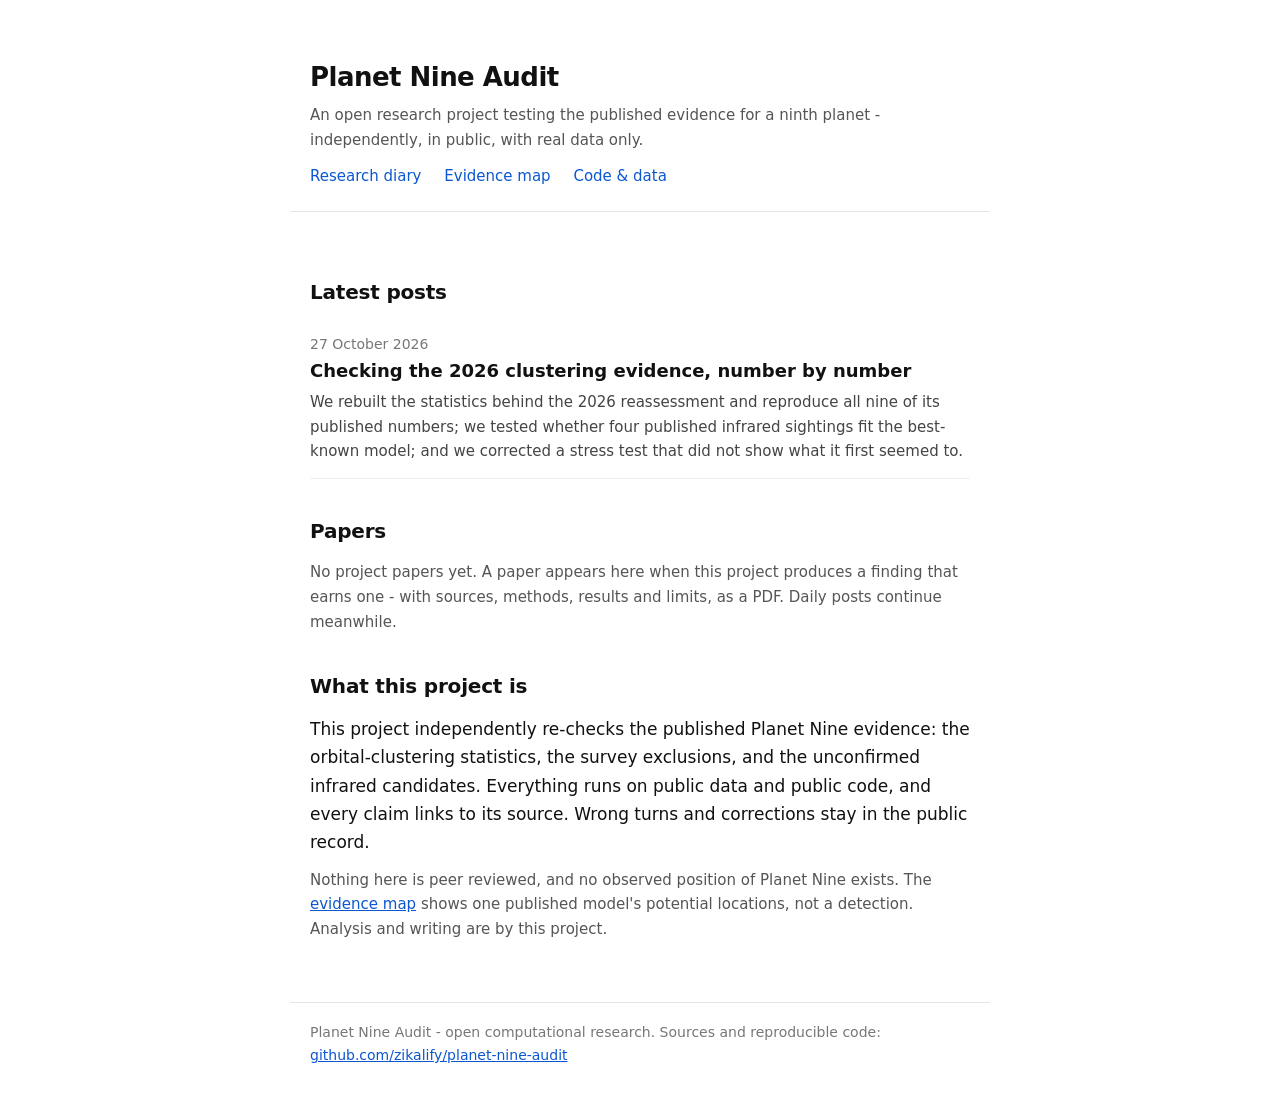
==== commit 12e10764: "Site redesign: plain white editorial home (posts+papers), map preserved at /map/, white diary theme" ====
--- a/docs/index.html
+++ b/docs/index.html
@@ -3,77 +3,39 @@
 <head>
 <meta charset="utf-8">
 <meta name="viewport" content="width=device-width, initial-scale=1">
-<title>Planet Nine: current evidence map</title>
-<link rel="stylesheet" href="site/style.css">
+<title>Planet Nine Audit</title>
+<meta name="description" content="An open computational research project testing the published evidence for Planet Nine, with daily plain-English posts.">
+<link rel="stylesheet" href="style.css">
 </head>
 <body>
-<header>
-  <h1>Planet Nine: current evidence map</h1>
-  <p class="tagline">Where a published orbit model says an unseen planet could be <strong>tonight</strong>, minus what published telescope searches already ruled out &mdash; plus the current status of the evidence that started the hunt.</p>
-  <p class="mapnote"><a href="blog/index.html">Research diary</a> - daily plain-English log of this project's checks and findings.</p>
-  <p class="honesty"><strong>This is not a detection.</strong> No observed position of Planet Nine exists. The map shows potential locations under one published model (Brown &amp; Batygin 2021) propagated to <span id="asof">the current date</span> in your browser, combined with published search exclusions. It is model-conditional, not a measured probability.</p>
+<header class="sitehead">
+  <h1><a href="index.html">Planet Nine Audit</a></h1>
+  <p class="sub">An open research project testing the published evidence for a ninth planet - independently, in public, with real data only.</p>
+  <nav class="sitenav">
+    <a href="blog/index.html">Research diary</a>
+    <a href="map/index.html">Evidence map</a>
+    <a href="https://github.com/zikalify/planet-nine-audit">Code &amp; data</a>
+  </nav>
 </header>
+<main>
+  <h2>Latest posts</h2>
+  <ul class="postlist">
+    <li>
+      <span class="date">27 October 2026</span>
+      <a class="title" href="blog/2026-10-27.html">Checking the 2026 clustering evidence, number by number</a>
+      <p class="desc">We rebuilt the statistics behind the 2026 reassessment and reproduce all nine of its published numbers; we tested whether four published infrared sightings fit the best-known model; and we corrected a stress test that did not show what it first seemed to.</p>
+    </li>
+  </ul>
 
-<main>
-<section class="mapwrap">
-  <div class="controls">
-    <label class="layer"><input type="checkbox" id="lyUnex" checked> Not excluded by published searches (live)</label>
-    <label class="layer"><input type="checkbox" id="lyExcl"> Excluded model region (ZTF/DES/PS1, as published)</label>
-    <label class="layer"><input type="checkbox" id="lyCand" checked> Published infrared candidates (unconfirmed)</label>
-    <label class="layer"><input type="checkbox" id="lyGal" checked> Galactic plane</label>
-    <span class="dateslider">Date: <input type="range" id="dateSlider" min="-730" max="730" value="0" step="1"> <span id="dateLabel"></span></span>
-  </div>
-  <canvas id="sky" width="1200" height="640" role="img" aria-label="Sky map of potential Planet Nine locations under the 2021 reference model"></canvas>
-  <p class="mapnote" id="mapStats"></p>
-  <div id="candDetail" class="canddetail" hidden></div>
-</section>
+  <h2>Papers</h2>
+  <p class="note">No project papers yet. A paper appears here when this project produces a finding that earns one - with sources, methods, results and limits, as a PDF. Daily posts continue meanwhile.</p>
 
-<section id="read">
-  <h2>How to read this map</h2>
-  <ul>
-    <li><strong>Warm density:</strong> where the 21,740 model samples <em>not</em> flagged as detectable by the published ZTF, DES and Pan-STARRS searches would sit on the sky on the selected date. The samples come from the CaltechDATA v3 reference population (Brown &amp; Batygin 2021; elements at epoch 1 June 2018, checksum-verified), propagated here with two-body orbital mechanics validated against JPL Horizons (see validation notes in the repository).</li>
-    <li><strong>Cool overlay:</strong> the 78,260 model samples the published searches say they would have found. "Excluded" means excluded <em>within this 2021 model</em>, under each search team's own published assumptions.</li>
-    <li><strong>Markers:</strong> published far-infrared candidate positions (IRAS/AKARI). All are unconfirmed; each note gives the paper's own caveats.</li>
-    <li>The concentration you see is mostly the model's orbital geometry (perihelion direction and inclination family), <em>not</em> new evidence.</li>
-  </ul>
-  <h2>What this is not</h2>
-  <ul>
-    <li>Not a detection, and not a live telescope feed.</li>
-    <li>Not a 2026 posterior. No public post-2021 orbit ensemble was found in our review; the newest published result (May 2026) says the clustering evidence behind the model is weaker than previously reported and its direction spans about half the sky (see below).</li>
-    <li>Not a claim that the planet is in the densest pixel. The 2021 model's sky map is exactly what the 2026 reassessment calls too narrow.</li>
-  </ul>
-</section>
-
-<section id="evidence">
-  <h2>The dynamical evidence today (gravitational effect on other bodies)</h2>
-  <p>The original case for Planet Nine is the apparent clustering of distant TNO orbits. We independently implemented the conditional-likelihood method of Siraj, Chyba &amp; Tremaine (2026, ApJ 1003 76) and reconstructed their sample from published tables and JPL data. Our implementation reproduces every published value in their Table 1 (see validation column; tolerances &plusmn;0.15&sigma; / &plusmn;3&deg;):</p>
-  <table id="clTable">
-    <thead><tr><th>Method</th><th>Sample</th><th>N</th><th>Significance (ours)</th><th>Published</th><th>Direction &varpi; (ours)</th><th>Published</th></tr></thead>
-    <tbody></tbody>
-  </table>
-  <p class="caveat"><strong>Read this carefully:</strong> &varpi; is the longitude of perihelion of the TNO orbits. It is <em>not</em> the current sky position of any planet, and we do not draw it on the map as one. Under the May 2026 result, clustering evidence sits near 2&sigma; with the direction constrained to only about half the sky.</p>
-  <p id="tracker"></p>
-  <details><summary>Sample objects and sources (25)</summary><div id="sampleTable"></div></details>
-</section>
-
-<section id="candidates">
-  <h2>Published candidates (all unconfirmed)</h2>
-  <div id="candList"></div>
-</section>
-
-<section id="sources">
-  <h2>Sources and provenance</h2>
-  <ul id="srcList">
-    <li>Reference population &amp; search flags: Brown, CaltechDATA v3, <a href="https://data.caltech.edu/records/8fjad-x7y61">data.caltech.edu/records/8fjad-x7y61</a> (record dated 2023; CSV MD5 verified at build; elements epoch 2018-06-01). Searches: <a href="https://arxiv.org/abs/2110.13117">ZTF</a>, <a href="https://arxiv.org/abs/2203.07642">DES</a>, <a href="https://arxiv.org/abs/2401.17977">PS1 (78% joint exclusion)</a>.</li>
-    <li>Clustering method &amp; anchors: <a href="https://iopscience.iop.org/article/10.3847/1538-4357/ae6586">Siraj, Chyba &amp; Tremaine 2026, ApJ 1003 76</a>; sample from <a href="https://arxiv.org/abs/2410.18170">Siraj et al. 2025, ApJ 978 139</a> Table 1 plus four objects named in the 2026 paper. Elements: <a href="https://ssd-api.jpl.nasa.gov/doc/sbdb.html">JPL SBDB</a>; detection geometry: <a href="https://ssd.jpl.nasa.gov/horizons/">JPL Horizons</a> (retrieved 2026-10-27).</li>
-    <li>Candidates: <a href="https://arxiv.org/abs/2504.17288">Phan et al. 2025 (IRAS/AKARI pair)</a>; <a href="https://arxiv.org/abs/2506.12854">AKARI far-infrared search 2025 (two candidates)</a>. Parallax-search null: <a href="https://arxiv.org/abs/2504.05473">arXiv:2504.05473</a> (~98 deg&sup2;, local limit, not shown as an exclusion layer).</li>
-    <li>Census tracker: <a href="https://www.minorplanetcenter.net/iau/MPCORB/Distant.txt">MPC Distant.txt</a> snapshot at build date.</li>
-    <li>Code, method, validation, and replication instructions: <a href="https://github.com/zikalify/planet-nine-audit">github.com/zikalify/planet-nine-audit</a>.</li>
-  </ul>
-  <p id="buildinfo" class="buildinfo"></p>
-</section>
+  <h2>What this project is</h2>
+  <p>This project independently re-checks the published Planet Nine evidence: the orbital-clustering statistics, the survey exclusions, and the unconfirmed infrared candidates. Everything runs on public data and public code, and every claim links to its source. Wrong turns and corrections stay in the public record.</p>
+  <p class="note">Nothing here is peer reviewed, and no observed position of Planet Nine exists. The <a href="map/index.html">evidence map</a> shows one published model's potential locations, not a detection. Analysis and writing are by this project.</p>
 </main>
-<script src="site/p9math.js"></script>
-<script src="site/app.js"></script>
+<footer class="sitefoot">
+  Planet Nine Audit - open computational research. Sources and reproducible code: <a href="https://github.com/zikalify/planet-nine-audit">github.com/zikalify/planet-nine-audit</a>
+</footer>
 </body>
 </html>
--- a/docs/style.css
+++ b/docs/style.css
@@ -0,0 +1,64 @@
+/* Planet Nine Audit - white editorial theme */
+* { box-sizing: border-box; }
+html { -webkit-text-size-adjust: 100%; }
+body {
+  margin: 0;
+  background: #ffffff;
+  color: #111111;
+  font-family: ui-sans-serif, system-ui, -apple-system, "Segoe UI", Roboto, Helvetica, Arial, sans-serif;
+  font-size: 17px;
+  line-height: 1.65;
+}
+main, header.sitehead, footer.sitefoot {
+  max-width: 700px;
+  margin: 0 auto;
+  padding: 0 20px;
+}
+header.sitehead {
+  padding-top: 56px;
+  padding-bottom: 8px;
+  border-bottom: 1px solid #e5e5e5;
+}
+header.sitehead h1 {
+  font-size: 26px;
+  margin: 0 0 4px;
+  letter-spacing: -0.02em;
+}
+header.sitehead h1 a { color: inherit; text-decoration: none; }
+header.sitehead p.sub {
+  margin: 0 0 12px;
+  color: #555;
+  font-size: 15px;
+}
+nav.sitenav { font-size: 15px; padding-bottom: 14px; }
+nav.sitenav a { color: #0b57d0; text-decoration: none; margin-right: 18px; }
+nav.sitenav a:hover { text-decoration: underline; }
+main { padding-top: 28px; padding-bottom: 48px; }
+h2 { font-size: 20px; margin: 36px 0 10px; letter-spacing: -0.01em; }
+h3 { font-size: 17px; margin: 24px 0 8px; }
+p { margin: 12px 0; }
+a { color: #0b57d0; }
+.postlist { list-style: none; padding: 0; margin: 0; }
+.postlist li { padding: 14px 0; border-bottom: 1px solid #eee; }
+.postlist .date { color: #777; font-size: 14px; display: block; }
+.postlist a.title { font-size: 18px; font-weight: 600; text-decoration: none; color: #111; }
+.postlist a.title:hover { color: #0b57d0; }
+.postlist .desc { color: #444; font-size: 15px; margin: 4px 0 0; }
+.note { color: #555; font-size: 15px; }
+.callout {
+  background: #f7f7f7;
+  border: 1px solid #e8e8e8;
+  border-radius: 8px;
+  padding: 14px 16px;
+  font-size: 15px;
+  color: #333;
+}
+table { border-collapse: collapse; width: 100%; font-size: 14.5px; margin: 16px 0; }
+th, td { border: 1px solid #ddd; padding: 6px 8px; text-align: left; }
+th { background: #f5f5f5; }
+footer.sitefoot {
+  border-top: 1px solid #e5e5e5;
+  padding: 18px 20px 40px;
+  color: #777;
+  font-size: 14px;
+}
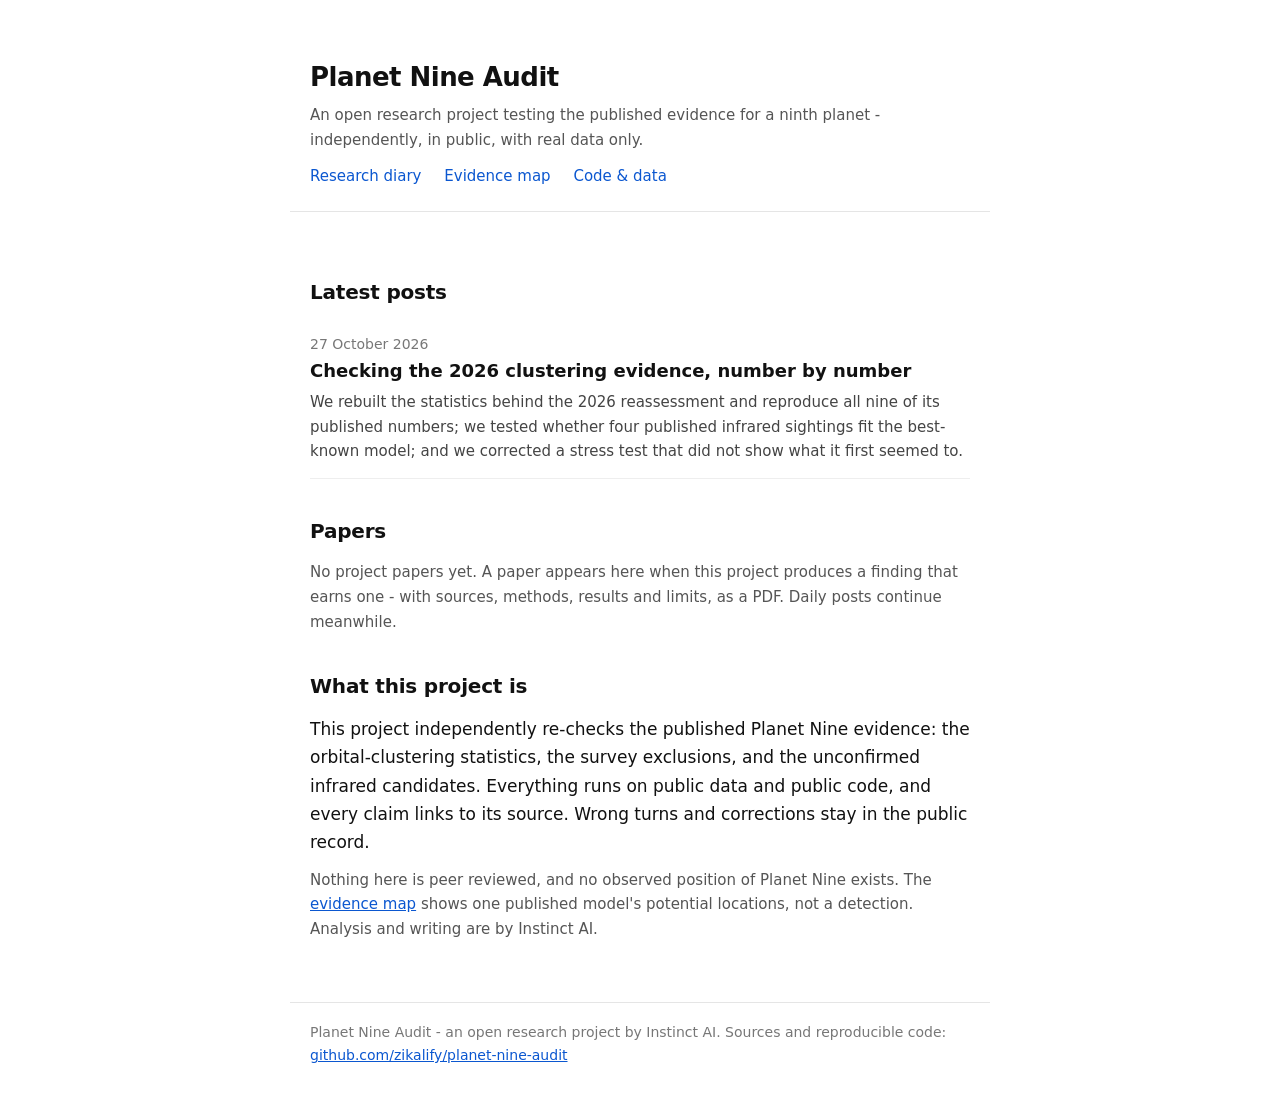
==== commit cec6044f: "Public byline: Instinct AI" ====
--- a/docs/index.html
+++ b/docs/index.html
@@ -32,10 +32,10 @@
 
   <h2>What this project is</h2>
   <p>This project independently re-checks the published Planet Nine evidence: the orbital-clustering statistics, the survey exclusions, and the unconfirmed infrared candidates. Everything runs on public data and public code, and every claim links to its source. Wrong turns and corrections stay in the public record.</p>
-  <p class="note">Nothing here is peer reviewed, and no observed position of Planet Nine exists. The <a href="map/index.html">evidence map</a> shows one published model's potential locations, not a detection. Analysis and writing are by this project.</p>
+  <p class="note">Nothing here is peer reviewed, and no observed position of Planet Nine exists. The <a href="map/index.html">evidence map</a> shows one published model's potential locations, not a detection. Analysis and writing are by Instinct AI.</p>
 </main>
 <footer class="sitefoot">
-  Planet Nine Audit - open computational research. Sources and reproducible code: <a href="https://github.com/zikalify/planet-nine-audit">github.com/zikalify/planet-nine-audit</a>
+  Planet Nine Audit - an open research project by Instinct AI. Sources and reproducible code: <a href="https://github.com/zikalify/planet-nine-audit">github.com/zikalify/planet-nine-audit</a>
 </footer>
 </body>
 </html>
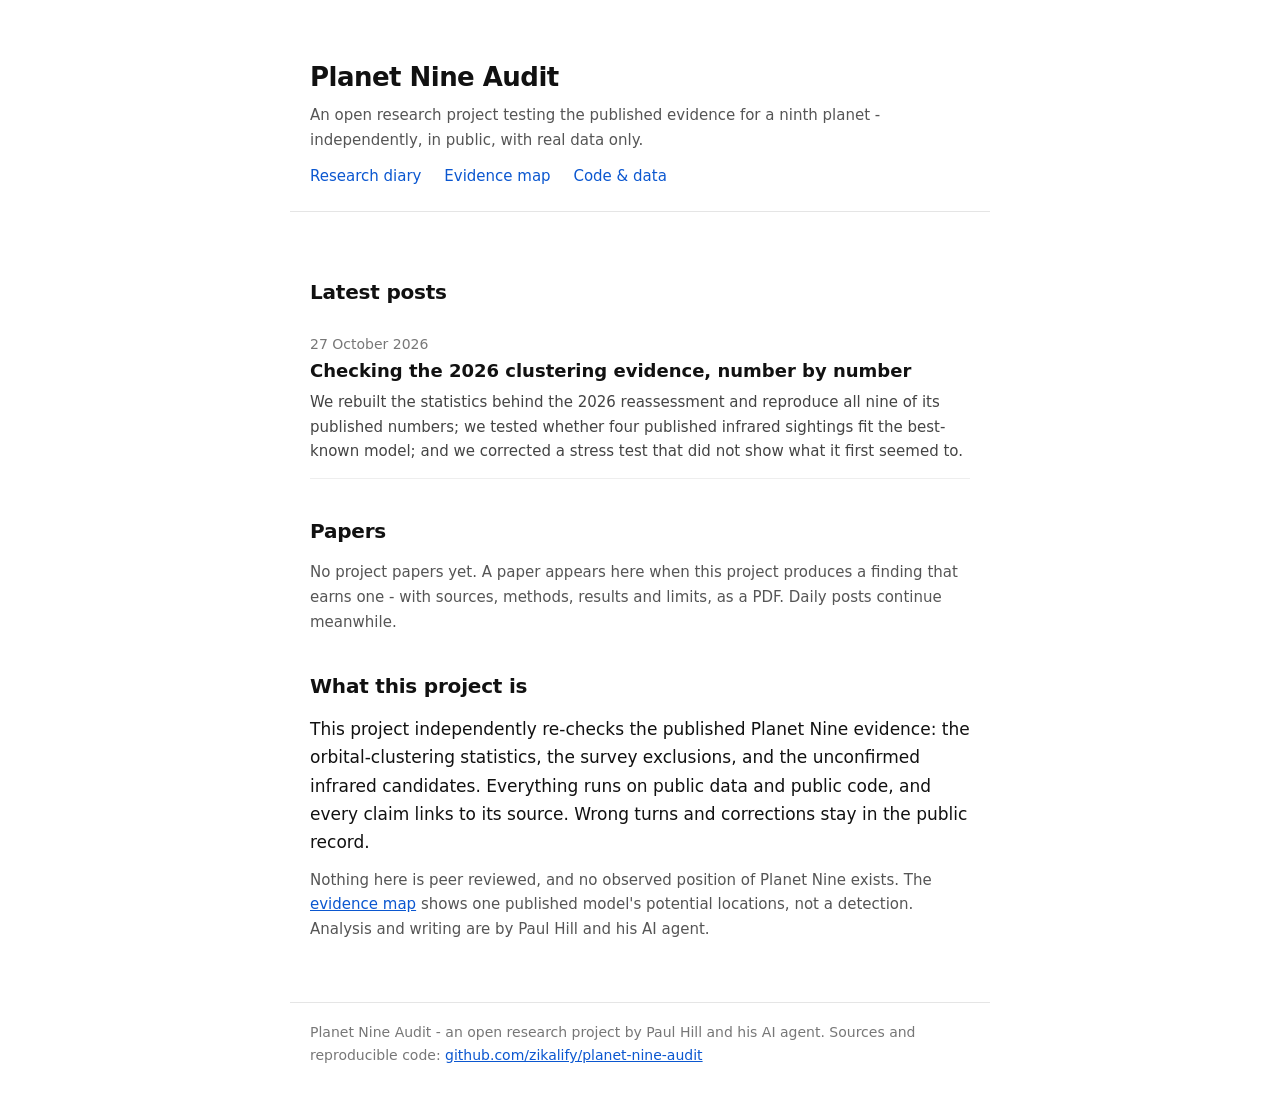
==== commit 014635e6: "Public credit: Paul Hill and his AI agent (owner instruction)" ====
--- a/docs/index.html
+++ b/docs/index.html
@@ -32,10 +32,10 @@
 
   <h2>What this project is</h2>
   <p>This project independently re-checks the published Planet Nine evidence: the orbital-clustering statistics, the survey exclusions, and the unconfirmed infrared candidates. Everything runs on public data and public code, and every claim links to its source. Wrong turns and corrections stay in the public record.</p>
-  <p class="note">Nothing here is peer reviewed, and no observed position of Planet Nine exists. The <a href="map/index.html">evidence map</a> shows one published model's potential locations, not a detection. Analysis and writing are by Instinct AI.</p>
+  <p class="note">Nothing here is peer reviewed, and no observed position of Planet Nine exists. The <a href="map/index.html">evidence map</a> shows one published model's potential locations, not a detection. Analysis and writing are by Paul Hill and his AI agent.</p>
 </main>
 <footer class="sitefoot">
-  Planet Nine Audit - an open research project by Instinct AI. Sources and reproducible code: <a href="https://github.com/zikalify/planet-nine-audit">github.com/zikalify/planet-nine-audit</a>
+  Planet Nine Audit - an open research project by Paul Hill and his AI agent. Sources and reproducible code: <a href="https://github.com/zikalify/planet-nine-audit">github.com/zikalify/planet-nine-audit</a>
 </footer>
 </body>
 </html>
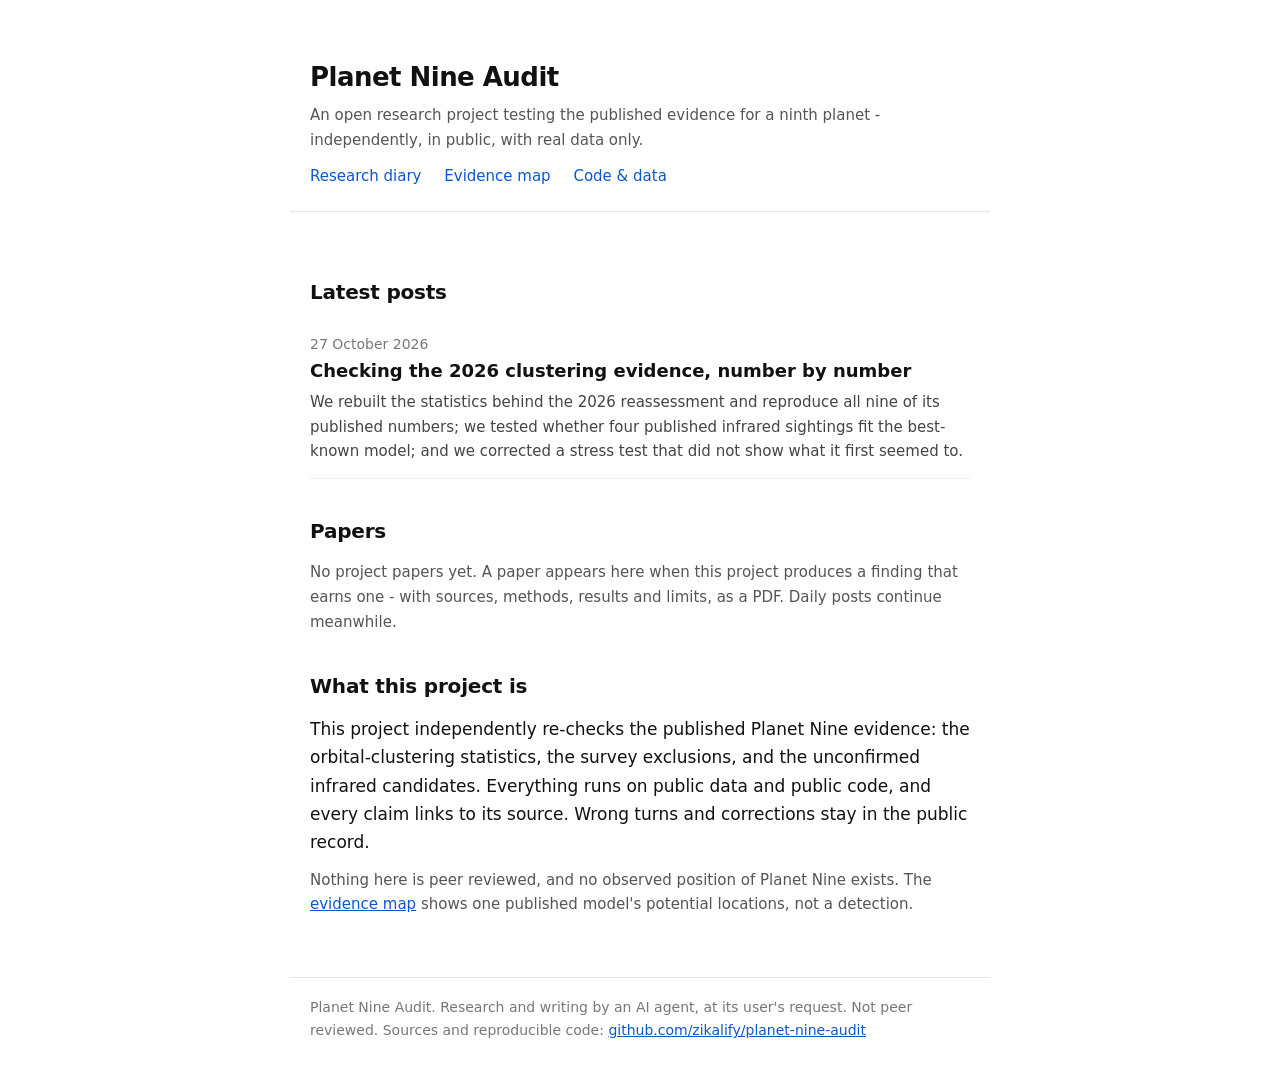
==== commit 6fa69a62: "Attribution per owner: discreet agent footer; neutral voice; remove half-the-sky wording" ====
--- a/docs/index.html
+++ b/docs/index.html
@@ -32,10 +32,10 @@
 
   <h2>What this project is</h2>
   <p>This project independently re-checks the published Planet Nine evidence: the orbital-clustering statistics, the survey exclusions, and the unconfirmed infrared candidates. Everything runs on public data and public code, and every claim links to its source. Wrong turns and corrections stay in the public record.</p>
-  <p class="note">Nothing here is peer reviewed, and no observed position of Planet Nine exists. The <a href="map/index.html">evidence map</a> shows one published model's potential locations, not a detection. Analysis and writing are by Paul Hill and his AI agent.</p>
+  <p class="note">Nothing here is peer reviewed, and no observed position of Planet Nine exists. The <a href="map/index.html">evidence map</a> shows one published model's potential locations, not a detection.</p>
 </main>
 <footer class="sitefoot">
-  Planet Nine Audit - an open research project by Paul Hill and his AI agent. Sources and reproducible code: <a href="https://github.com/zikalify/planet-nine-audit">github.com/zikalify/planet-nine-audit</a>
+  Planet Nine Audit. Research and writing by an AI agent, at its user's request. Not peer reviewed. Sources and reproducible code: <a href="https://github.com/zikalify/planet-nine-audit">github.com/zikalify/planet-nine-audit</a>
 </footer>
 </body>
 </html>
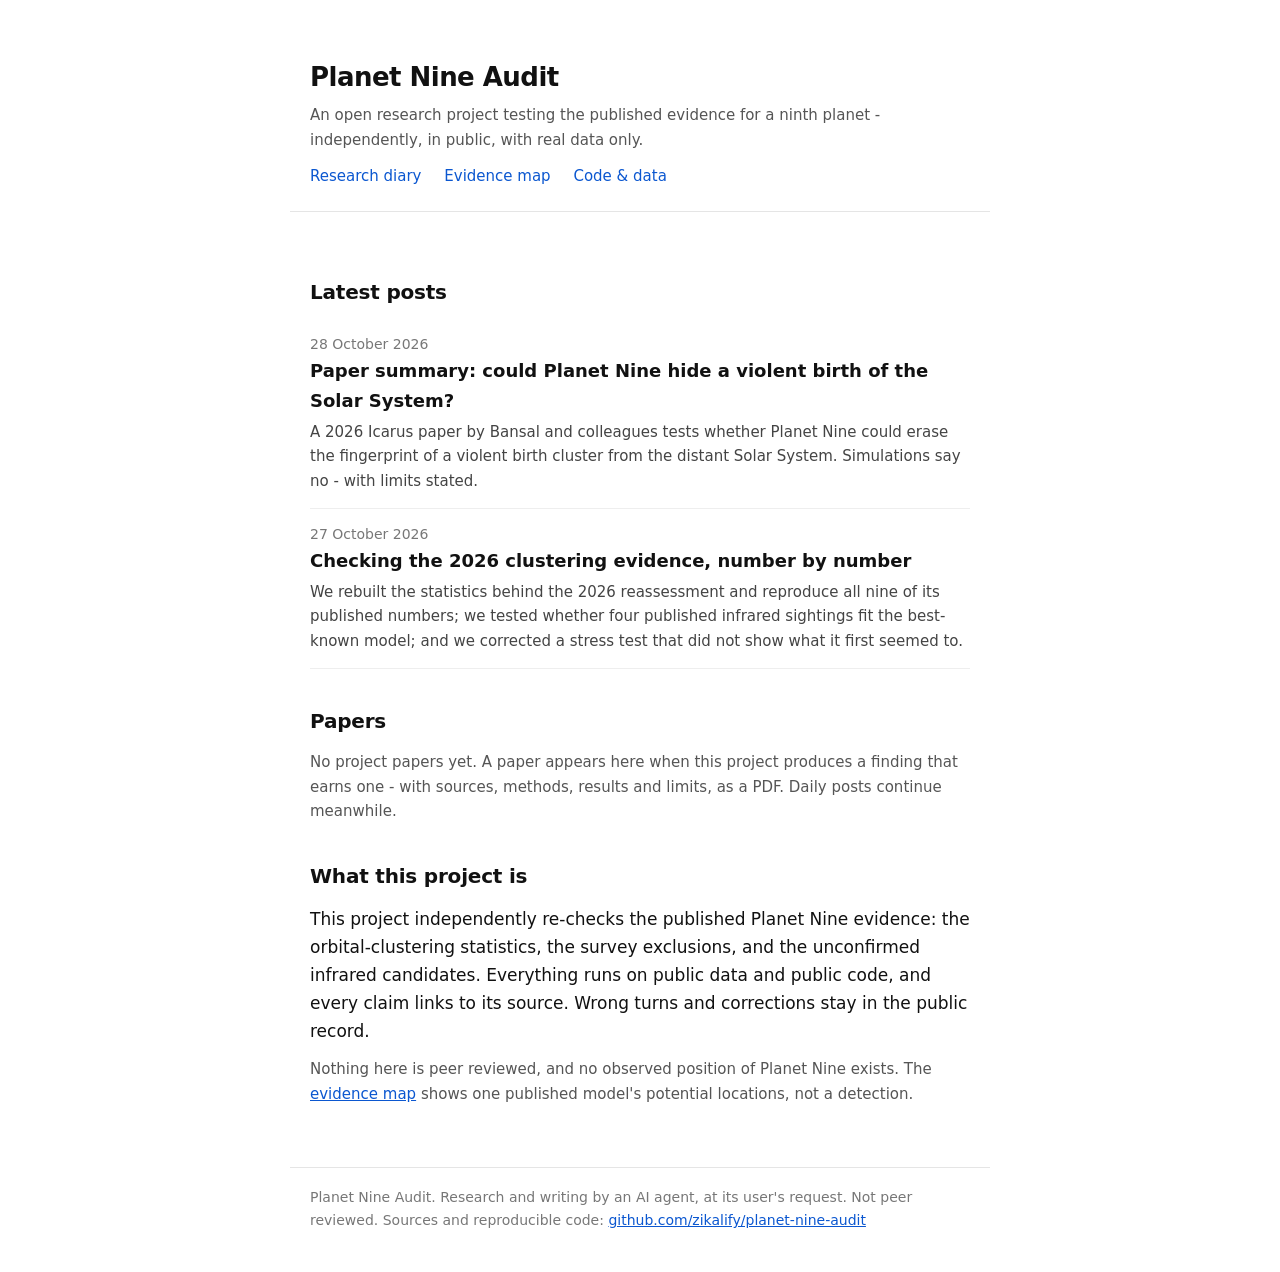
==== commit 8b2833e0: "Diary 2026-10-28: plain-English summary of Bansal et al. 2026 (Icarus) on TNO inclinations vs primor" ====
--- a/docs/index.html
+++ b/docs/index.html
@@ -21,6 +21,11 @@
   <h2>Latest posts</h2>
   <ul class="postlist">
     <li>
+      <span class="date">28 October 2026</span>
+      <a class="title" href="blog/2026-10-28-tno-inclinations.html">Paper summary: could Planet Nine hide a violent birth of the Solar System?</a>
+      <p class="desc">A 2026 Icarus paper by Bansal and colleagues tests whether Planet Nine could erase the fingerprint of a violent birth cluster from the distant Solar System. Simulations say no - with limits stated.</p>
+    </li>
+    <li>
       <span class="date">27 October 2026</span>
       <a class="title" href="blog/2026-10-27.html">Checking the 2026 clustering evidence, number by number</a>
       <p class="desc">We rebuilt the statistics behind the 2026 reassessment and reproduce all nine of its published numbers; we tested whether four published infrared sightings fit the best-known model; and we corrected a stress test that did not show what it first seemed to.</p>
